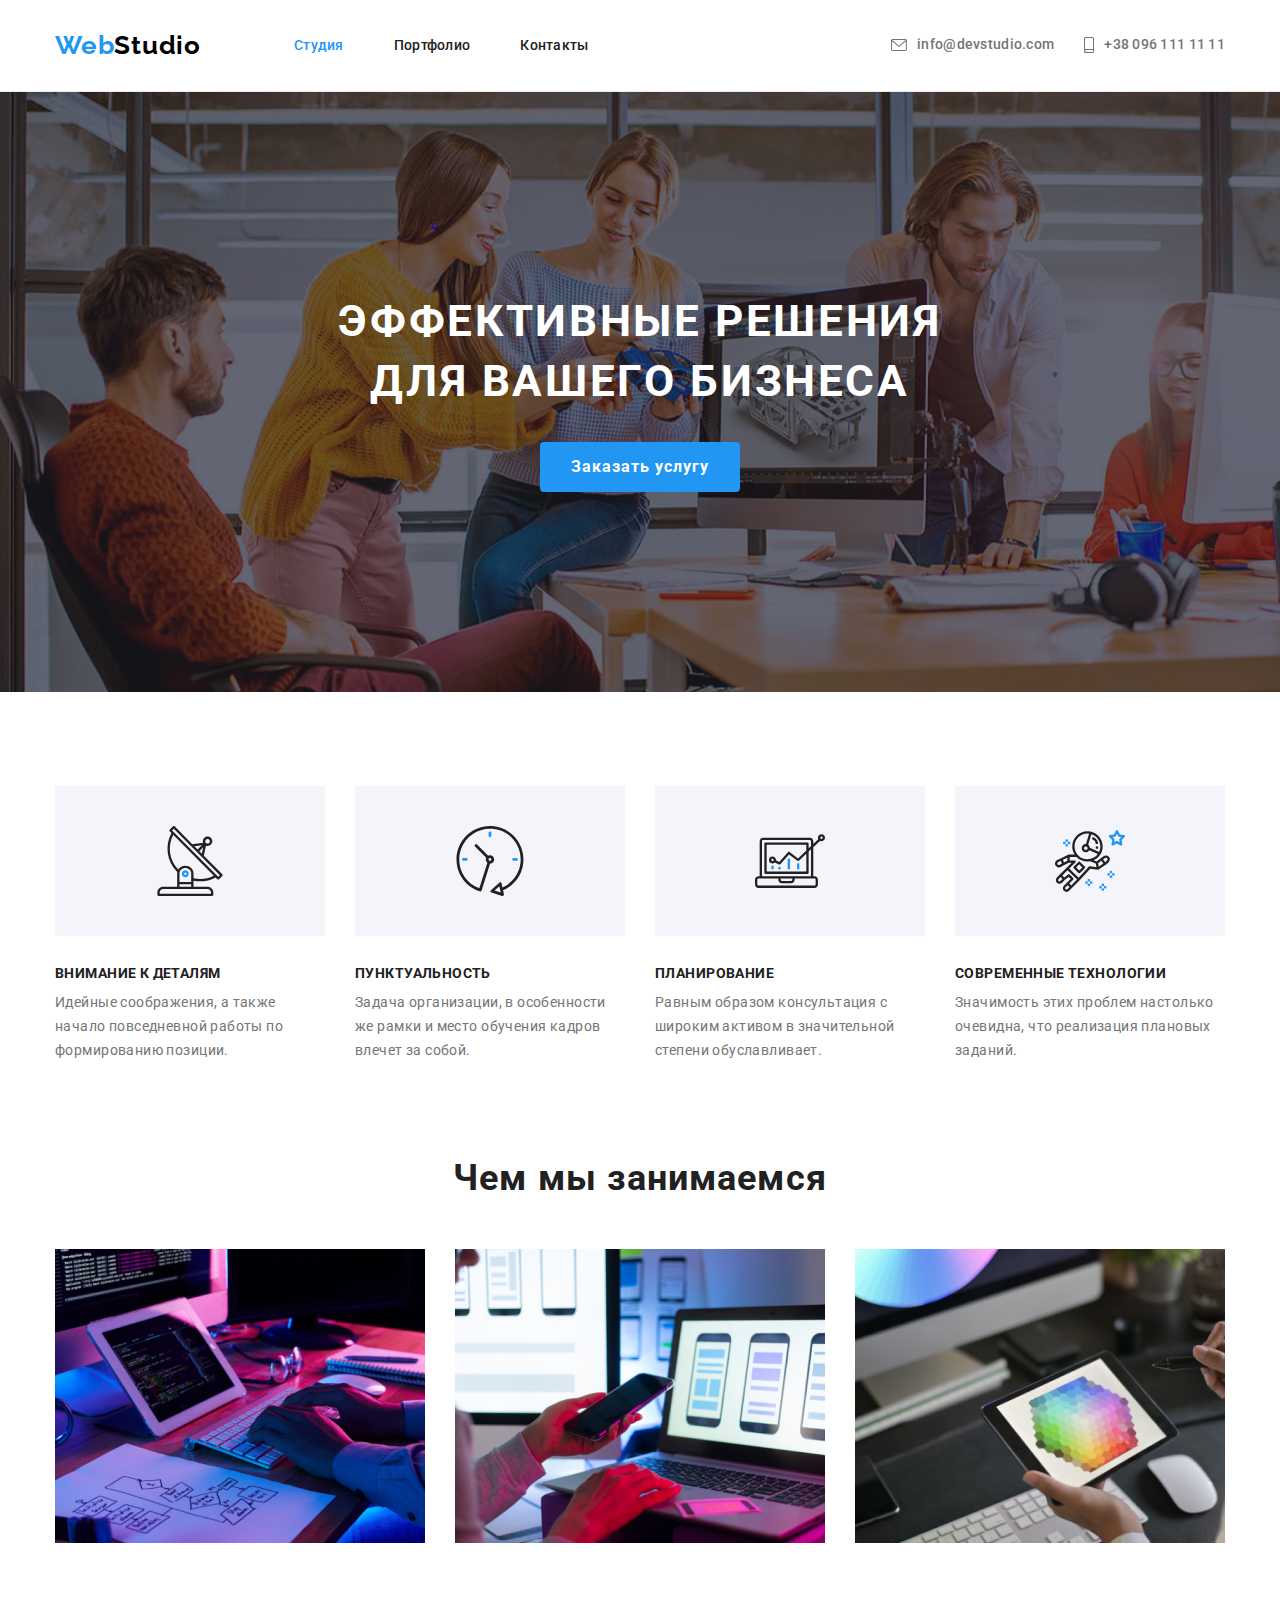
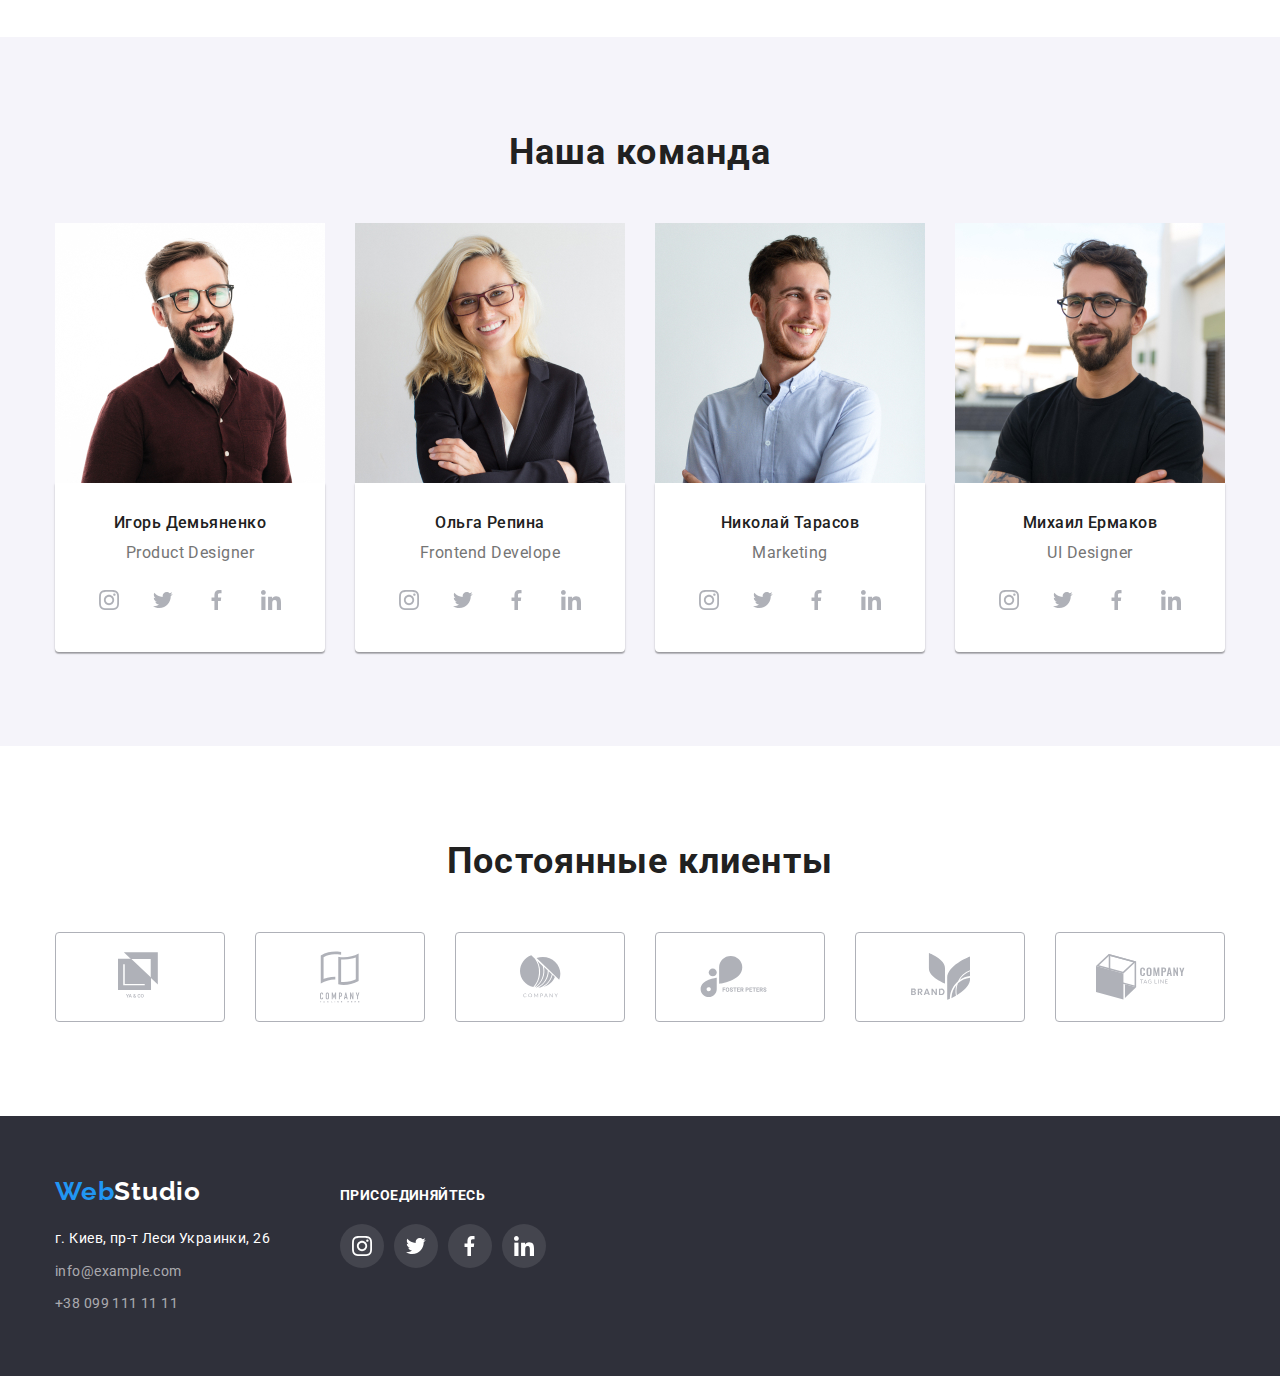
==== index.html @ c45acf27 "1" ====
<!DOCTYPE html>
<html lang="ru">
<head>
    <meta charset="UTF-8">
    <meta name="viewport" content="width=device-width, initial-scale=1.0">
    <title>Webstudio</title>
    <link rel="preconnect" href="https://fonts.gstatic.com">
    <link href="https://fonts.googleapis.com/css2?family=Oleo+Script&family=Raleway:wght@700&family=Roboto:wght@400;500;700;900&display=swap" 
    rel="stylesheet">
    <link rel="stylesheet" href="https://cdnjs.cloudflare.com/ajax/libs/modern-normalize/1.0.0/modern-normalize.min.css">
    <link rel="stylesheet" href="./css/style.css" />
</head>
<body>
    <!--header-->
    <header class="header">
        <div class="container">
        <!--Навигация-->
        <nav class="navigation">
        <a class="logo" href="#"><span class="logo-accent">Web</span>Studio</a>
        <ul class="navigation-menu">
            <li class="navigation-menu-item">
                <a class="navigation-menu-link is-current" href="#">Студия</a>
            </li>
            <li class="navigation-menu-item">
                <a class="navigation-menu-link" href="./portfolio.html">Портфолио</a>
            </li>
            <li class="navigation-menu-item">
                <a class="navigation-menu-link" href="#">Контакты</a>
            </li>
        </ul>
        </nav>
        <!--Адресс-->
        <address class="contact">
            <a  class="contact-email" href="mailto:info@devstudio.com">
                <svg class="contact-icon" width="16px" height="12px">
                    <use href="imagens/sprite.svg#icon-envelope"></use>
                </svg>
                info@devstudio.com 
            </a>
            <a class="contact-phone" href="tell:+380961111111">
                <svg class="contact-icon" width="10px" height="16px">
                    <use href="imagens/sprite.svg#icon-smartphone"></use>
                </svg>
                +38 096 111 11 11
            </a>
        </address>
        </div>
     </header>


    <main>
        <!--Герой-->
        <section class="hero">
            <div class="container">
                <h1 class="title">Эффективные решения для вашего бизнеса</h1>
                <button class="button" type="button">Заказать услугу </button>
            </div>
        </section>
        <!--Секция 2 Преимущества-->
        <section class="section-advantages">
            <div class="container">
                <h2 class="visually-hidden">Преимущества</h2>
                <ul class="section-advantages-list">
                    <li class="section-advantages-item">
                        <div class="advantages-container">
                            <svg width="70px" heigth="70px">
                                <use href="imagens/sprite.svg#icon-antenna"></use>
                            </svg>
                        </div>
                        <h3 class="section-advantages-title">Внимание к деталям</h3>
                        <p class="section-advantages-text">Идейные соображения, а также начало повседневной работы по формированию позиции.</p>
                    </li>
                    <li class="section-advantages-item">
                        <div class="advantages-container">
                            <svg width="70px" heigth="70px">
                                <use href="imagens/sprite.svg#icon-clock"></use>
                            </svg>
                        </div>
                        <h3 class="section-advantages-title">Пунктуальность</h3>
                        <p class="section-advantages-text">Задача организации, в особенности же рамки и место обучения кадров влечет за собой.</p>
                    </li>
                    <li class="section-advantages-item">
                        <div class="advantages-container">
                            <svg width="70px" heigth="70px">
                                <use href="imagens/sprite.svg#icon-diagram"></use>
                            </svg>
                        </div>
                        <h3 class="section-advantages-title">Планирование</h3>
                        <p class="section-advantages-text">Равным образом консультация с широким активом в значительной степени обуславливает.</p>
                    </li>
                    <li class="section-advantages-item">
                        <div class="advantages-container">
                            <svg width="70px" heigth="70px">
                                <use href="imagens/sprite.svg#icon-astronaut"></use>
                            </svg>
                        </div>
                        <h3 class="section-advantages-title">Современные технологии</h3>
                        <p class="section-advantages-text">Значимость этих проблем настолько очевидна, что реализация плановых заданий.</p>
                    </li>
                </ul>
            </div>
        </section>

        <!--секция Чем мы занимаемся-->
        <section class="section-adout">
            <div class="container">
            <h2 class="subtitle">Чем мы занимаемся</h2>
            <ul class="section-adout-list">
                <li>
                    <img class="section-adout-img" src="./imagens/main/img.jpg" alt="печатает на клавиатуре" width="370" height="294">
                </li>
                <li>
                    <img class="section-adout-img" src="./imagens/main/img2.jpg" alt="смартфон в руке" width="370" height="294" >
                </li>
                <li>
                    <img class="section-adout-img"  src="./imagens/main/img3.jpg" alt="работает на планшете" width="370" height="294">
                </li>
            </ul>
            </div>
        </section>
        <!--Сотрудники-->
        <section class="section-workers">
            <div class="container">
                <h2 class="subtitle">Наша команда</h2>
           <ul class="section-workers-list">
               <li class="section-workers-item">
                   <img class="section-workers-img" src="./imagens/workers/ihor.jpg" alt="Игорь Демьяненко" width="270" height="260">
                   <div class="worker-card">
                   <h3 class="section-workers-title">Игорь Демьяненко</h3>
                   <p class="section-workers-text" lang="en">Product Designer</p>
                   <ul class="social-list-links">
                       <li class="social-item">
                           <a class="social-link" href="">
                            <svg class="social-icon" width="20px" height="20px">
                                <use href="imagens/sprite.svg#icon-instagram"></use>
                             </svg>
                           </a>
                        </li>
                       <li class="social-item">
                           <a class="social-link" href="">
                           <svg class="social-icon" width="20px" height="20px">
                             <use href="imagens/sprite.svg#icon-twitter"></use>
                           </svg>
                          </a>
                        </li>
                       <li class="social-item">
                           <a class="social-link" href="">
                           <svg class="social-icon" width="20px" height="20px">
                             <use href="imagens/sprite.svg#icon-facebook"></use>
                           </svg>
                          </a>
                        </li>
                       <li class="social-item">
                           <a class="social-link" href="">
                           <svg class="social-icon" width="20px" height="20px">
                             <use href="imagens/sprite.svg#icon-linkedin"></use>
                            </svg>
                           </a>
                        </li>
                   </ul>
                  </div>
               </li>
               <li class="section-workers-item">
                   <img class="section-workers-img" src="./imagens/workers/olha.jpg" alt="Ольга Репина" width="270" height="260">
                   <div class="worker-card">
                   <h3 class="section-workers-title">Ольга Репина</h3>
                   <p class="section-workers-text" lang="en">Frontend Develope</p>
                   <ul class="social-list-links">
                    <li class="social-item">
                        <a class="social-link" href="">
                         <svg class="social-icon" width="20px" height="20px">
                             <use href="imagens/sprite.svg#icon-instagram"></use>
                          </svg>
                        </a>
                     </li>
                    <li class="social-item">
                        <a class="social-link" href="">
                        <svg class="social-icon" width="20px" height="20px">
                          <use href="imagens/sprite.svg#icon-twitter"></use>
                        </svg>
                       </a>
                     </li>
                    <li class="social-item">
                        <a class="social-link" href="">
                        <svg class="social-icon" width="20px" height="20px">
                          <use href="imagens/sprite.svg#icon-facebook"></use>
                        </svg>
                       </a>
                     </li>
                    <li class="social-item">
                        <a class="social-link" href="">
                        <svg class="social-icon" width="20px" height="20px">
                          <use href="imagens/sprite.svg#icon-linkedin"></use>
                         </svg>
                        </a>
                     </li>
                </ul>
                   </div>
               </li>
               <li class="section-workers-item">
                   <img class="section-workers-img" src="./imagens/workers/kolya.jpg" alt="Николай Тарасов" width="270" height="260">
                   <div class="worker-card">
                   <h3 class="section-workers-title">Николай Тарасов</h3>
                   <p class="section-workers-text" lang="en">Marketing</p>
                   <ul class="social-list-links">
                    <li class="social-item">
                        <a class="social-link" href="">
                         <svg class="social-icon" width="20px" height="20px">
                             <use href="imagens/sprite.svg#icon-instagram"></use>
                          </svg>
                        </a>
                     </li>
                    <li class="social-item">
                        <a class="social-link" href="">
                        <svg class="social-icon" width="20px" height="20px">
                          <use href="imagens/sprite.svg#icon-twitter"></use>
                        </svg>
                       </a>
                     </li>
                    <li class="social-item">
                        <a class="social-link" href="">
                        <svg class="social-icon" width="20px" height="20px">
                          <use href="imagens/sprite.svg#icon-facebook"></use>
                        </svg>
                       </a>
                     </li>
                    <li class="social-item">
                        <a class="social-link" href="">
                        <svg class="social-icon" width="20px" height="20px">
                          <use href="imagens/sprite.svg#icon-linkedin"></use>
                         </svg>
                        </a>
                     </li>
                </ul>
                   </div>
               </li>
               <li class="section-workers-item">
                   <img class="section-workers-img" src="./imagens/workers/misha.jpg" alt="Михаил Ермаков" width="270" height="260">
                   <div class="worker-card">
                   <h3 class="section-workers-title">Михаил Ермаков</h3>
                   <p class="section-workers-text" lang="en">UI Designer</p>
                   <ul class="social-list-links">
                    <li class="social-item">
                        <a class="social-link" href="">
                         <svg class="social-icon" width="20px" height="20px">
                             <use href="imagens/sprite.svg#icon-instagram"></use>
                          </svg>
                        </a>
                     </li>
                    <li class="social-item">
                        <a class="social-link" href="">
                        <svg class="social-icon" width="20px" height="20px">
                          <use href="imagens/sprite.svg#icon-twitter"></use>
                        </svg>
                       </a>
                     </li>
                    <li class="social-item">
                        <a class="social-link" href="">
                        <svg class="social-icon" width="20px" height="20px">
                          <use href="imagens/sprite.svg#icon-facebook"></use>
                        </svg>
                       </a>
                     </li>
                    <li class="social-item">
                        <a class="social-link" href="">
                        <svg class="social-icon" width="20px" height="20px">
                          <use href="imagens/sprite.svg#icon-linkedin"></use>
                         </svg>
                        </a>
                     </li>
                </ul>
                   </div>
               </li>
           </ul>
            </div>
           
        </section>

<!-- Постоянные клиенты -->
        <section class="clients">
            <div class="container">
              <h2 class="subtitle">Постоянные клиенты</h2>
               <ul class="clients-list">
                   <li class="clients-item">
                       <a class="clients-link" href="">
                           <svg class="clients-icon" width="44px" height="49px"> 
                           <use href="imagens/sprite.svg#icon-logo-yaco"></use>
                           </svg>
                       </a>
                   </li>
                   <li class="clients-item">
                       <a class="clients-link" href="">
                           <svg class="clients-icon" width="40px" height="52px"> 
                           <use href="imagens/sprite.svg#icon-logo-companyhere"></use>
                           </svg>
                       </a>
                   </li>
                   <li class="clients-item">
                       <a class="clients-link" href="">
                           <svg class="clients-icon" width="41px" height="43px"> 
                           <use href="imagens/sprite.svg#icon-logo-company"></use>
                           </svg>
                       </a>
                   </li>
                   <li class="clients-item">
                       <a class="clients-link" href="">
                           <svg class="clients-icon" width="80px" height="42px"> 
                           <use href="imagens/sprite.svg#icon-logo-foster"></use>
                           </svg>
                       </a>
                   </li>
                   <li class="clients-item">
                       <a class="clients-link" href="">
                           <svg class="clients-icon" width="59px" height="47px"> 
                           <use href="imagens/sprite.svg#icon-logo-brand"></use>
                           </svg>
                       </a>
                   </li>
                   <li class="clients-item">
                       <a class="clients-link" href="">
                           <svg class="clients-icon" width="89px" height="46px"> 
                               <use href="imagens/sprite.svg#icon-logo-companytagline"></use>
                           </svg>
                       </a>
                   </li>
               </ul>
            </div>
        </section>

    </main>

    <!--Подвал-->
    <footer class="footer">
      <div class="container">
        <div class="footer-adress-container">
            <a class="logo-footer" href="#"><span class="logo-accent">Web</span>Studio</a>
        <address class="footer-contact">
                <p class="address">г. Киев, пр-т Леси Украинки, 26</p>
            <ul>
                <li class="footer-contact-item"><a class="footer-contact-email" href="mailto:info@example.com">info@example.com</a></li>
                <li class="footer-contact-item"><a class="footer-contact-phone" href="tell:+380991111111">+38 099 111 11 11</a></li>
            </ul>
        </address>
        </div>
        
      
   <div class="footer-social-links">
    <p class="slogan">присоединяйтесь</p>
    <ul class="social-list-links">
        <li class="social-item">
            <a class="social-link" href="">
             <svg class="social-icon" width="20px" height="20px">
                 <use href="imagens/sprite.svg#icon-instagram"></use>
              </svg>
            </a>
         </li>
        <li class="social-item">
            <a class="social-link" href="">
            <svg class="social-icon" width="20px" height="20px">
              <use href="imagens/sprite.svg#icon-twitter"></use>
            </svg>
           </a>
         </li>
        <li class="social-item">
            <a class="social-link" href="">
            <svg class="social-icon" width="20px" height="20px">
              <use href="imagens/sprite.svg#icon-facebook"></use>
            </svg>
           </a>
         </li>
        <li class="social-item">
            <a class="social-link" href="">
            <svg class="social-icon" width="20px" height="20px">
              <use href="imagens/sprite.svg#icon-linkedin"></use>
             </svg>
            </a>
         </li>
    </ul>
   </div>

      </div>
            
        

    </footer>
</body>
</html>
---- css/style.css ----
:root{
  --main-font: "Roboto" , sans-serif;
  --secondary-font: "Raleway", sans-serif ;
  --accent-color: #212121;
  --secondary-color:#757575;
}


body{
  font-family: var(--main-font);
  color: var(--accent-color);
}

h1,
h2,
h3,
h4,
h5,
h6,
p{
  margin: 0;
}

ul{
  list-style: none;
  margin: 0;
  padding: 0;
}

img{
  display: block;
}

a{
  text-decoration: none;
}

.container{
  width: 1200px;
  margin-left: auto;
  margin-right: auto;
  padding-left: 15px;
  padding-right: 15px;
}

 /* =======================COMPONENTS=========================*/
  .visually-hidden {
    position: absolute;
    width: 1px;
    height: 1px;
    margin: -1px;
    border: 0;
    padding: 0;
    
    white-space: nowrap;
    clip-path: inset(100%);
    clip: rect(0 0 0 0);
    overflow: hidden;
  }
  
.logo-accent{
    color: #2196F3;
  }

  .navigation-menu-link.is-current{
    color: #2196F3;
  }
  /* =====================END COMPONENTS======================*/

   /* =======================HEADER=========================*/

    .header{
      padding-top: 30px;
      padding-bottom: 30px;
      border-bottom-width: 1px;
      border-bottom-style: solid;
      border-bottom-color:  #ececec;;
    }

    .header>.container{
      display: flex;
      align-items: center;
    }

    .navigation{
      display: flex;
      align-items: center;
    }

    .navigation-menu{
      display: flex;
      align-items: center; 
    }

    .header .logo{
      margin-right: 93px;
    }

    .header .contact{
      margin-left: auto;
      display: flex;
      align-items: center;
      
    }
    .header .contact-email{
      margin-right: 30px;
    }

   .logo{   
    font-family: var(--secondary-font);
    font-weight: bold;
    font-size: 26px;
    line-height: 1.19;
    letter-spacing: 0.03em;
    color:#000000;
    text-decoration: none;
  }

  .navigation-menu-item:not(:last-child){
    margin-right: 50px;
  }

.navigation-menu-link{
   font-size: 14px;
   font-weight: 500;
   line-height: 1.14;
   letter-spacing: 0.02em;
   text-align: left;
   color: var(--accent-color);
   text-decoration: none;
}

.navigation-menu-link:hover,
.navigation-menu-link:focus,
.contact-email:hover,
.contact-email:focus,
.contact-phone:hover,
.contact-phone:focus{
  color:  #2196F3;
}

.contact-phone,
.contact-email{
   font-style: normal;
   font-family: var(--main-font);
   font-size: 14px;
   font-weight: 500;
   line-height: 1.14;
   letter-spacing: 0.02em;
   text-align: left;
   color: var(--secondary-color);
   text-decoration: none;

   display: flex;
   align-items: center;

  }

  .contact-icon{
    margin-right: 10px;
    fill: currentColor;
    
  }

   /* =====================END HEADER======================*/

   /* ========================HERO==========================*/
.hero{
    padding-top: 200px;
    padding-bottom: 200px;
    background-color: #2F303A;
    background-image: linear-gradient(
      rgba(47, 48, 58, 0.4),
      rgba(47, 48, 58, 0.4)
      ), 
    url(../imagens/hero/hero.jpg);
    background-repeat: no-repeat;
    background-size: cover;
  }

.title{
   font-family:var(--main-font);
   font-weight: 900px;
   font-size: 44px;
   line-height: 1.36;
   text-align: center;
   letter-spacing: 0.06em;
   text-transform: uppercase;
   color: #FFFFFF;

   margin-right: auto;
   margin-left: auto;
   width: 696px;
   margin-bottom: 30px;
  } 

.button{
  font-family: var(--main-font);
   font-weight: bold;
   font-size: 16px;
   line-height: 1.87;
   text-align: center;
   letter-spacing: 0.06em;
   color: #FFFFFF;
   background-color:#2196F3 ;

   min-width: 200px;
   padding-top: 10px;
   padding-bottom: 10px;
   display:block;
   margin: 0 auto;
   border: none;
   outline: none;
   cursor: pointer;
   border-radius: 4px;
  }
/* =======================END HERO======================*/

 /* ========================MAIN=======================*/
/*=== ПРЕИМУЩЕСТВА ===*/
 .section-advantages{
  padding-top: 94px;
  padding-bottom: 94px;
}
.section-advantages-list{
  display: flex;
  align-items: center;
  justify-content: space-between;
}

.section-advantages-item{
  width: 270px;
}


.subtitle{
  font-weight: bold;
  font-size: 36px;
  line-height: 1.17;
  text-align: center;
  letter-spacing: 0.03em;

  margin-bottom: 50px;
}

.section-advantages-title{
  font-weight: bold;
  font-size: 14px;
  line-height: 1.14;
  letter-spacing: 0.03em;
  text-transform: uppercase;

  margin-bottom: 10px;
}

.section-advantages-text{
  font-weight: normal;
  font-size: 14px;
  line-height: 1.71;
  letter-spacing: 0.03em;
  color: var(--secondary-color);  
}

.advantages-container{
  display: flex;
  justify-content: center;
  align-items: center;
  background-color: #F5F4FA;
  margin-bottom: 30px;
}
/*======= О НАС =======*/
.section-adout{
  padding-bottom: 94px;
}

.section-adout-list{
  display: flex;
  justify-content: space-between;
}
/* =====СОТРУДНИКИ===== */
.section-workers{
  background-color: #F5F4FA;
  padding-top: 94px;
  padding-bottom: 94px;
}

.section-workers-list{
  display: flex;
  justify-content: space-between;
}

.section-workers-title{
  font-weight: 500;
  font-size: 16px;
  line-height: 1.19;
  text-align: center;
  letter-spacing: 0.03em;

  margin-bottom: 10px;
}

.section-workers-text{
  font-weight: normal;
  font-size: 16px;
  line-height: 1.19;
  text-align: center;
  letter-spacing: 0.03em;
  color: var(--secondary-color);
  margin-bottom: 16px;
  
}

.social-list-links{
  display: flex;
  justify-content: center;
}

.social-item:not(:last-child){
  margin-right: 10px;
}

.social-link{
  display: flex;
  justify-content: center;
  align-items: center;
  width: 44px;
  height: 44px;
  color: #afb1b8;
  border-radius: 50%;
}

/* .social-link:hover .social-icon,
.social-link:focus .social-icon{
  fill:#FFFFFF;
} */

.social-link:hover,
.social-link:focus{
  color:#FFFFFF;
  background-color: #2196F3;
}

.social-icon{
  fill: currentColor;
}

.worker-card{
  border-radius: 0px 0px 4px 4px;
  box-shadow: 0px 1px 3px rgba(0, 0, 0, 0.12), 0px 1px 1px rgba(0, 0, 0, 0.14), 0px 2px 1px rgba(0, 0, 0, 0.2);
  padding-top: 30px;
  padding-bottom: 30px;
  background-color: #FFFFFF;

}

/*==== Постоянные клиенты=====  */
.clients{
  padding-top: 94px;
  padding-bottom: 94px;
}

.clients-list{
  display: flex;
}

.clients-link{
  justify-content: center;
  align-items: center;
  display: flex;
  width: 170px;
  height: 90px;
  border: 1px solid #AFB1B8;
  border-radius: 4px;
  color: #AFB1B8 ;
}

.clients-link:hover,
.clients-link:focus{
  border: 1px solid #2196F3;
  color:#2196F3
}  

.clients-icon{
  fill: currentColor;
}

.clients-item:not(:last-child){
  margin-right: 30px;
}

/* ========================END MAIN========================*/

/* ==========================FOOTER=======================*/
.footer{
  background-color: #2F303A;
  padding-top: 60px;
  padding-bottom: 60px;
}

.footer > .container{
  display: flex;
  align-items: baseline;
}

.footer-adress-container{
  margin-right: 70px;
}


.address{
  font-style: normal;
  font-weight: normal;
  font-size: 14px;
  line-height: 1.71;
  letter-spacing: 0.03em;
  color: #FFFFFF;

  display: block;
  margin-bottom: 9px;
}

.footer-contact-email{
  display: block;
  margin-bottom: 9px;
}

.footer-contact-phone,
.footer-contact-email{
  font-style: normal;
  font-weight: normal;
  font-size: 14px;
  line-height: 1.71;
  letter-spacing: 0.03em;
  color: rgba(255, 255, 255, 0.6);
  text-decoration: none;
}

.logo-footer{
  font-family: var(--secondary-font);
  font-weight: bold;
  font-size: 26px;
  line-height: 1.19;
  letter-spacing: 0.03em;
  color:#FFFFFF;
  text-decoration: none;

  display: block;
  margin-bottom: 20px;
}

.slogan{
  font-family: var(--main-font);
font-weight: bold;
font-size: 14px;
line-height: 1.14;
letter-spacing: 0.03em;
text-transform: uppercase;
color: #FFFFFF;
margin-bottom: 20px;
}

.footer .social-link{
  background-color: rgba(255, 255, 255, 0.1);
  color: #FFFFFF;
}

.footer .social-link:hover,
.footer .social-link:focus{
  background-color: #2196F3;
}
/* ========================END FOOTER======================*/
/* ======================PORTFOLIO MAIN====================*/
.main-footer{
  padding-top: 94px;
  padding-bottom: 94px;
}

.button-portfolio:hover,
.button-portfolio:focus{
  background-color: #2196F3;
  color: #FFFFFF;
}
 .buttons-list{
   display: flex;
   align-items: center;
   justify-content: space-between;
   width: 611px;
   margin-left: auto;
   margin-right: auto;
   margin-bottom: 50px;
 }

.button-portfolio{
  font-family: var(--main-font);
  font-weight: 500;
  font-size: 16px;
  line-height: 1.62;
  text-align: center;
  letter-spacing: 0.03em;
  text-decoration: none;

  display: block;
  padding-top: 6px;
  padding-bottom: 6px;
  padding-left: 22px;
  padding-right: 22px; 
  border: none;
  border-radius: 4px;
  overflow: hidden;
  cursor: pointer;
}

.work-examples-list{
  display: flex;
  flex-wrap: wrap;
  justify-content: space-between;
}



.work-examples-item:nth-child(-n+6){
  margin-bottom: 30px;
  width: 370px;
}


.card-content{
border: 1px solid #EEEEEE;
box-sizing: border-box;
width: 370px;
padding: 20px 24px;
}

.work-examples-title{
  font-weight: bold;
  font-size: 18px;
  line-height: 2;
  letter-spacing: 0.06em;
  margin-bottom: 4px;
  color: var(--accent-color);
}

.work-examples-text{
 font-weight: normal;
 font-size: 16px;
 line-height: 1.87;
 letter-spacing: 0.03em;
 color:var(--secondary-color);
}

.work-examples-link{
  display: block;
  border: 1px solid transparent;
}


.work-examples-link:hover,
.work-examples-link:focus{

  border: 1px solid #EEEEEE;
  box-shadow: 0px 1px 1px rgba(0, 0, 0, 0.12), 
              0px 4px 4px rgba(0, 0, 0, 0.06), 
               1px 4px 6px rgba(0, 0, 0, 0.16);
}

/* ========================END PORTFOLIO===================*/
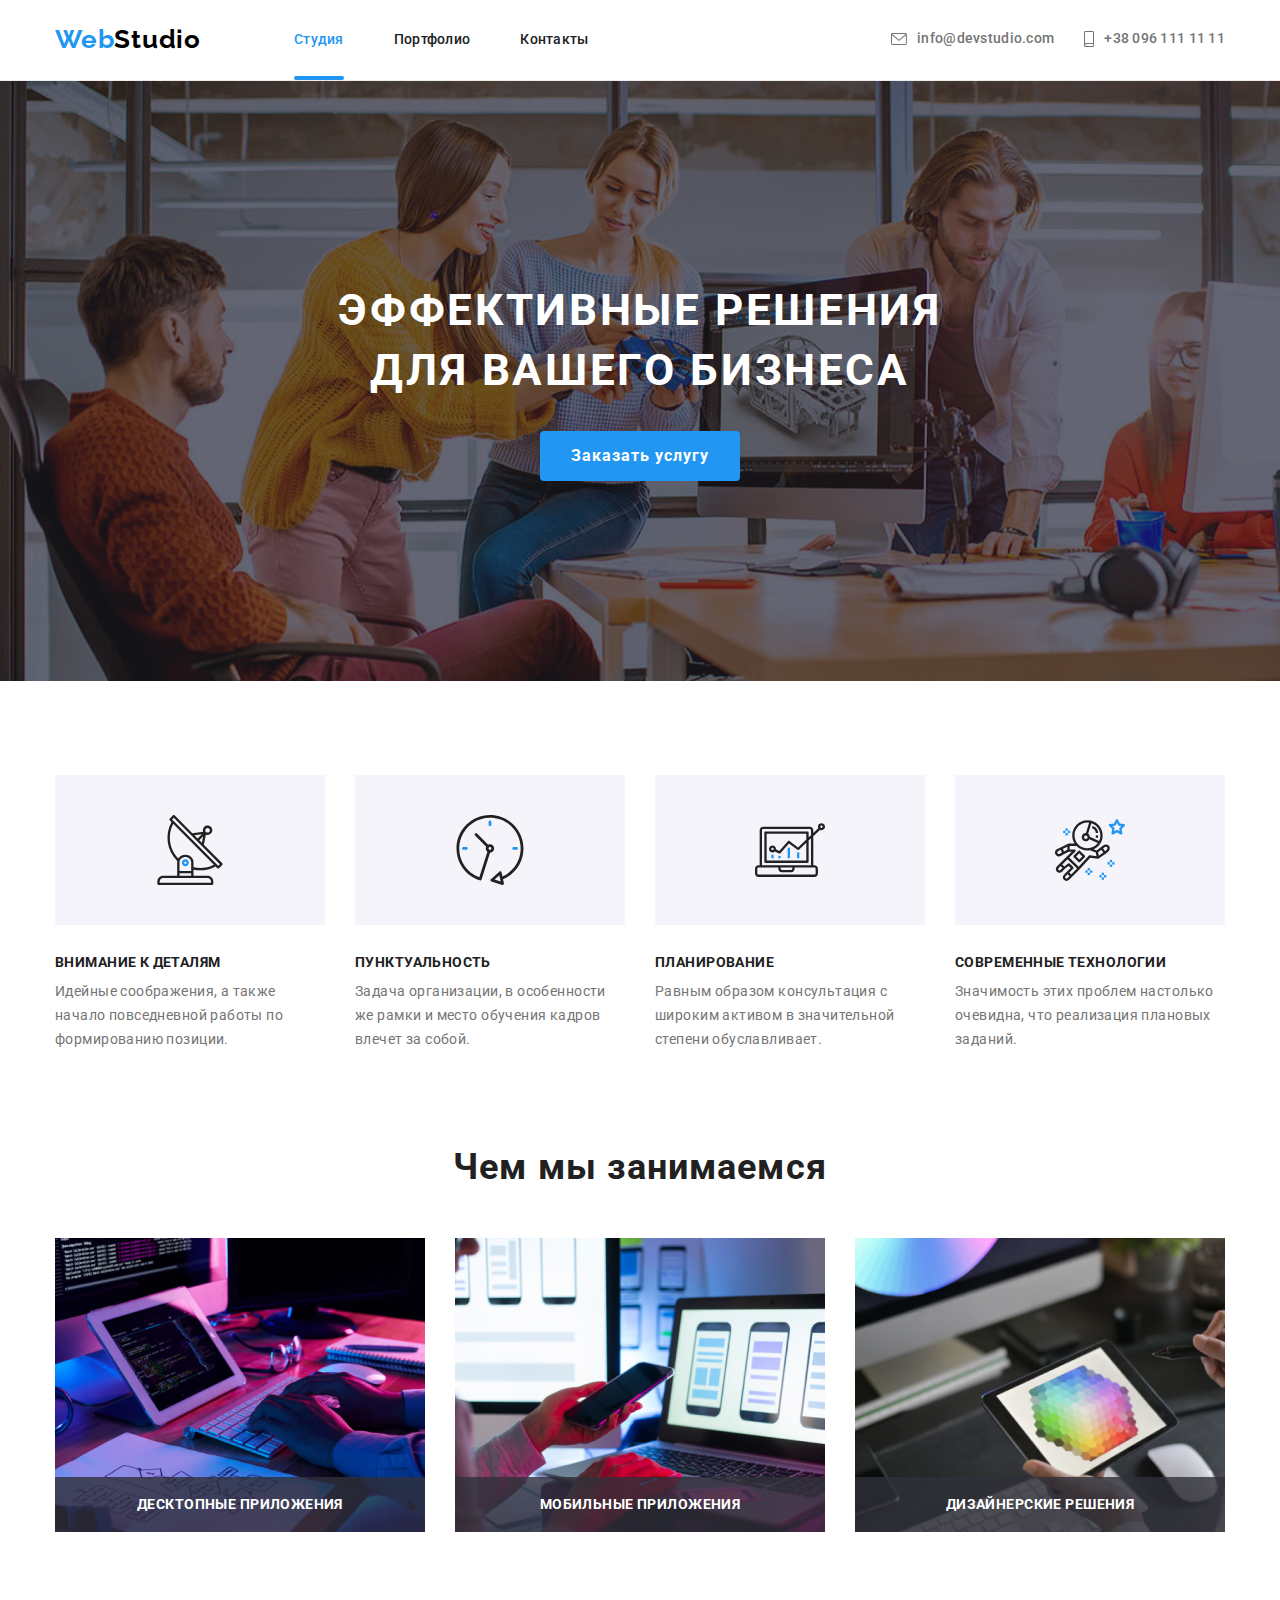
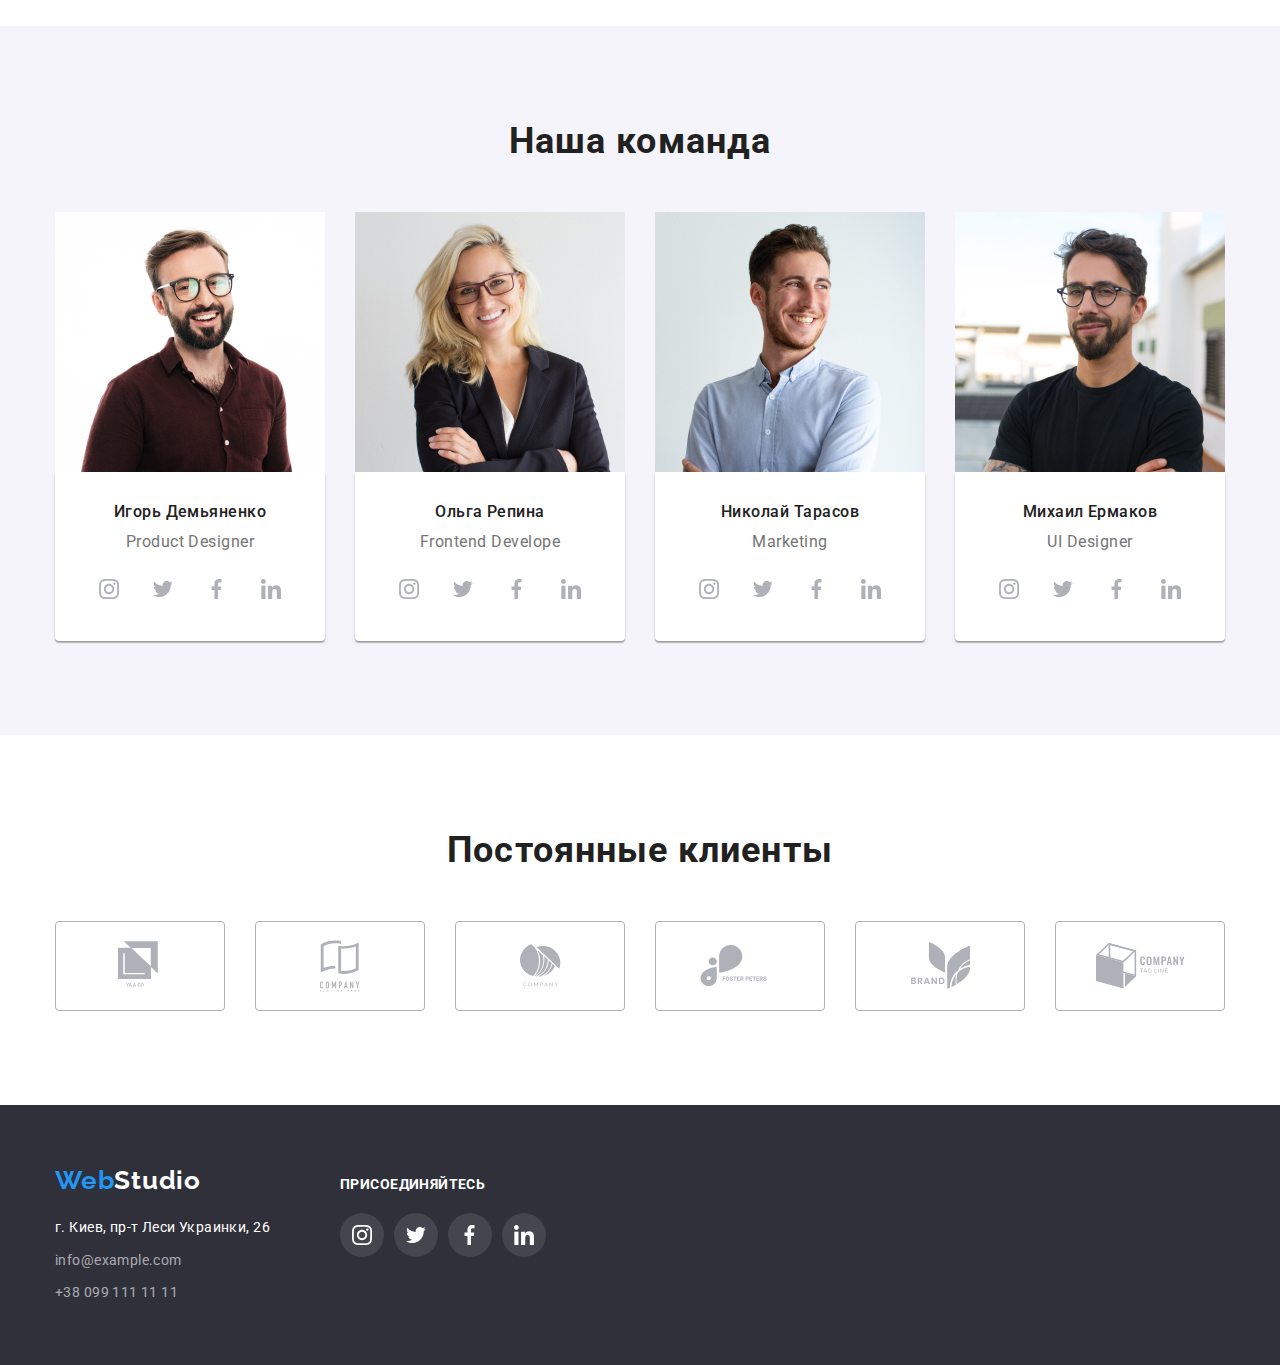
==== commit eea5c563: "2" ====
--- a/index.html
+++ b/index.html
@@ -106,14 +106,23 @@
             <div class="container">
             <h2 class="subtitle">Чем мы занимаемся</h2>
             <ul class="section-adout-list">
-                <li>
+                <li class="section-about-item">
                     <img class="section-adout-img" src="./imagens/main/img.jpg" alt="печатает на клавиатуре" width="370" height="294">
+                    <div class="section-about-container">
+                        <p class="section-adout-text">Десктопные приложения</p>
+                    </div>
                 </li>
-                <li>
+                <li class="section-about-item">
                     <img class="section-adout-img" src="./imagens/main/img2.jpg" alt="смартфон в руке" width="370" height="294" >
+                    <div class="section-about-container">
+                        <p class="section-adout-text">Мобильные приложения</p>
+                    </div>
                 </li>
-                <li>
+                <li class="section-about-item">
                     <img class="section-adout-img"  src="./imagens/main/img3.jpg" alt="работает на планшете" width="370" height="294">
+                    <div class="section-about-container">
+                        <p class="section-adout-text">Дизайнерские решения</p>
+                    </div>
                 </li>
             </ul>
             </div>
--- a/css/style.css
+++ b/css/style.css
@@ -70,8 +70,8 @@
    /* =======================HEADER=========================*/
 
     .header{
-      padding-top: 30px;
-      padding-bottom: 30px;
+      padding-top: 24px;
+      padding-bottom: 25px;
       border-bottom-width: 1px;
       border-bottom-style: solid;
       border-bottom-color:  #ececec;;
@@ -128,6 +128,11 @@
    text-align: left;
    color: var(--accent-color);
    text-decoration: none;
+
+   position: relative;
+   padding-bottom: 32px;
+   padding-top: 32px;
+   transition: color 250ms cubic-bezier(0.4, 0, 0.2, 1);
 }
 
 .navigation-menu-link:hover,
@@ -153,6 +158,7 @@
 
    display: flex;
    align-items: center;
+   transition: color 250ms cubic-bezier(0.4, 0, 0.2, 1);
 
   }
 
@@ -161,6 +167,22 @@
     fill: currentColor;
     
   }
+
+  .is-current::after{
+    display: inline-block;
+    content: "";
+    background: #2196F3;
+    border-radius: 2px;
+    height: 4px;
+    width: 100%;
+
+    position: absolute;
+    bottom: -1px;
+    left: 0;
+  }
+  
+
+
 
    /* =====================END HEADER======================*/
 
@@ -268,7 +290,7 @@
   background-color: #F5F4FA;
   margin-bottom: 30px;
 }
-/*======= О НАС =======*/
+/*======= Чем мы занимаемся =======*/
 .section-adout{
   padding-bottom: 94px;
 }
@@ -277,6 +299,34 @@
   display: flex;
   justify-content: space-between;
 }
+
+/* Текст на картинке */
+.section-adout-text{
+  font-family:var(--main-font);
+  font-weight: bold;
+  font-size: 14px;
+  line-height: 1.14px;
+  text-align: center;
+  letter-spacing: 0.03em;
+  text-transform: uppercase;
+  color: #FFFFFF;
+  padding-top: 27px;
+  padding-bottom: 27px;
+}
+
+.section-about-container{
+  background: rgba(47, 48, 58, 0.8);
+  width: 100%;
+  bottom: 0;
+  left: 0;
+
+  position: absolute;
+}
+
+.section-about-item{
+  position: relative;
+}
+
 /* =====СОТРУДНИКИ===== */
 .section-workers{
   background-color: #F5F4FA;
@@ -327,12 +377,11 @@
   height: 44px;
   color: #afb1b8;
   border-radius: 50%;
-}
-
-/* .social-link:hover .social-icon,
-.social-link:focus .social-icon{
-  fill:#FFFFFF;
-} */
+
+  transition: color 250ms cubic-bezier(0.4, 0, 0.2, 1);
+}
+
+
 
 .social-link:hover,
 .social-link:focus{
@@ -372,6 +421,8 @@
   border: 1px solid #AFB1B8;
   border-radius: 4px;
   color: #AFB1B8 ;
+
+  transition: color 250ms cubic-bezier(0.4, 0, 0.2, 1);
 }
 
 .clients-link:hover,
@@ -462,6 +513,8 @@
 .footer .social-link{
   background-color: rgba(255, 255, 255, 0.1);
   color: #FFFFFF;
+
+  transition: color 250ms cubic-bezier(0.4, 0, 0.2, 1);
 }
 
 .footer .social-link:hover,
@@ -508,6 +561,8 @@
   border-radius: 4px;
   overflow: hidden;
   cursor: pointer;
+
+  transition: color 250ms cubic-bezier(0.4, 0, 0.2, 1);
 }
 
 .work-examples-list{
@@ -556,11 +611,43 @@
 
 .work-examples-link:hover,
 .work-examples-link:focus{
-
+  
   border: 1px solid #EEEEEE;
   box-shadow: 0px 1px 1px rgba(0, 0, 0, 0.12), 
               0px 4px 4px rgba(0, 0, 0, 0.06), 
                1px 4px 6px rgba(0, 0, 0, 0.16);
-}
-
+
+  
+}
+/*== Overlay== */
+.overlay{
+  font-family: var(--main-font);
+  font-weight: normal;
+  font-size: 18px;
+  line-height: 1.56;
+  letter-spacing: 0.03em;
+
+  background-color: rgba(33, 150, 243, 0.9);
+  color: #FFFFFF;
+  padding:63px 24px ;
+  position: absolute;
+  top: 0;
+  left: 0;
+  width: 100%;
+  height: 100%;
+
+  transform: translateY(100%);
+  transition:  250ms cubic-bezier(0.4, 0, 0.2, 1);
+}
+
+
+.overlay-wrapper{
+  position: relative;
+  overflow: hidden;
+}
+
+.work-examples-item:hover .overlay{
+  transform: translateY(0%);
+}
+/*== END Overlay== */
 /* ========================END PORTFOLIO===================*/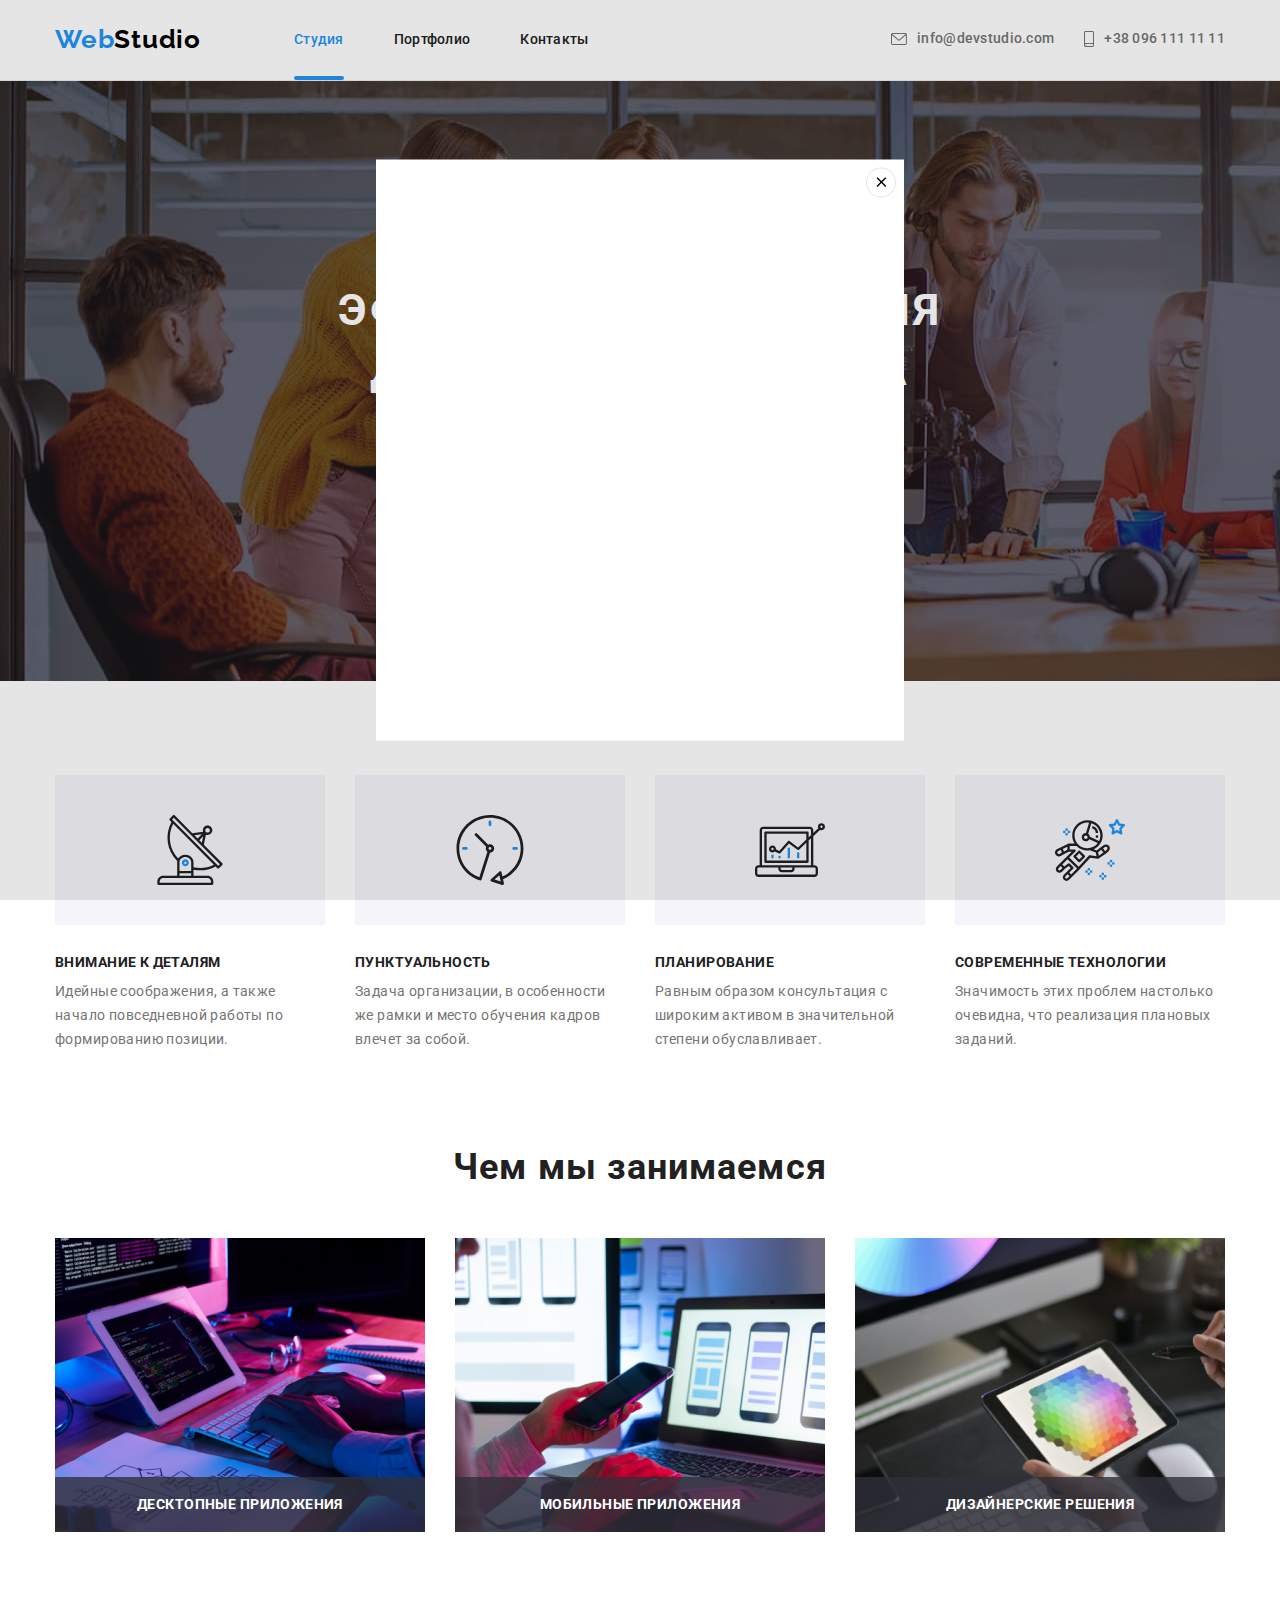
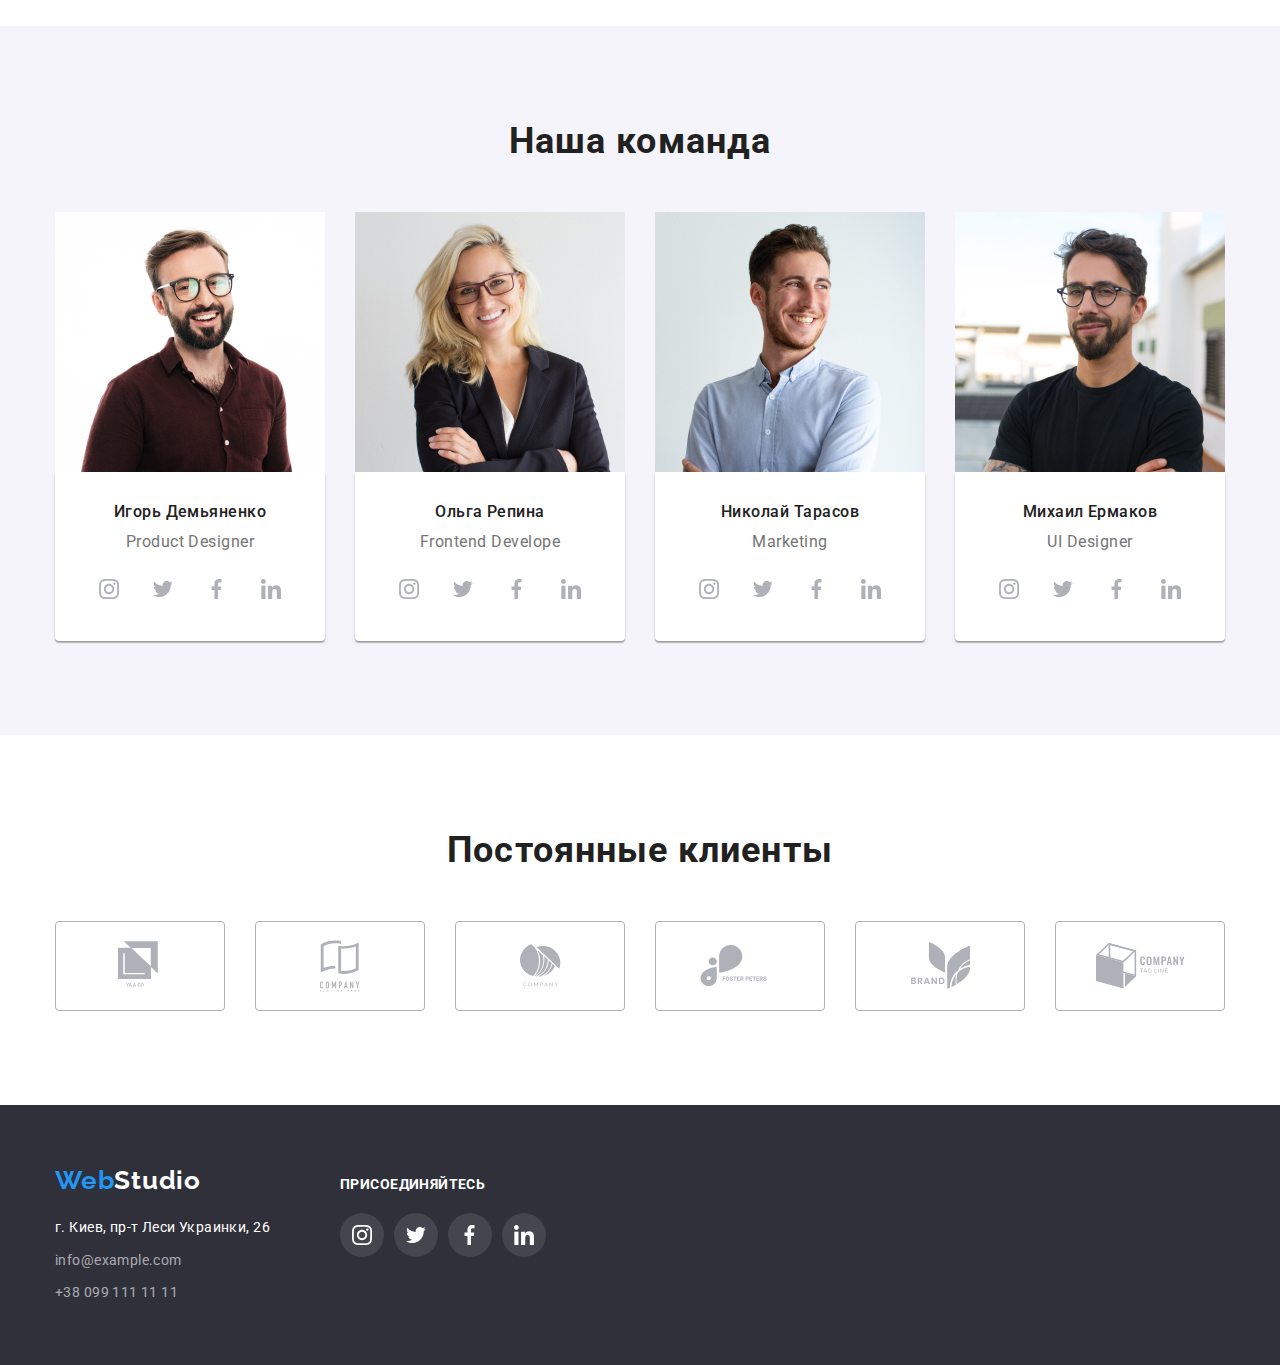
==== commit 65b49ef9: "the end" ====
--- a/index.html
+++ b/index.html
@@ -53,7 +53,7 @@
         <section class="hero">
             <div class="container">
                 <h1 class="title">Эффективные решения для вашего бизнеса</h1>
-                <button class="button" type="button">Заказать услугу </button>
+                <button class="button-hero" type="button" data-modal-open>Заказать услугу </button>
             </div>
         </section>
         <!--Секция 2 Преимущества-->
@@ -139,28 +139,28 @@
                    <p class="section-workers-text" lang="en">Product Designer</p>
                    <ul class="social-list-links">
                        <li class="social-item">
-                           <a class="social-link" href="">
+                           <a class="social-link" href="#">
                             <svg class="social-icon" width="20px" height="20px">
                                 <use href="imagens/sprite.svg#icon-instagram"></use>
                              </svg>
                            </a>
                         </li>
                        <li class="social-item">
-                           <a class="social-link" href="">
+                           <a class="social-link" href="#">
                            <svg class="social-icon" width="20px" height="20px">
                              <use href="imagens/sprite.svg#icon-twitter"></use>
                            </svg>
                           </a>
                         </li>
                        <li class="social-item">
-                           <a class="social-link" href="">
+                           <a class="social-link" href="#">
                            <svg class="social-icon" width="20px" height="20px">
                              <use href="imagens/sprite.svg#icon-facebook"></use>
                            </svg>
                           </a>
                         </li>
                        <li class="social-item">
-                           <a class="social-link" href="">
+                           <a class="social-link" href="#">
                            <svg class="social-icon" width="20px" height="20px">
                              <use href="imagens/sprite.svg#icon-linkedin"></use>
                             </svg>
@@ -176,28 +176,28 @@
                    <p class="section-workers-text" lang="en">Frontend Develope</p>
                    <ul class="social-list-links">
                     <li class="social-item">
-                        <a class="social-link" href="">
+                        <a class="social-link" href="#">
                          <svg class="social-icon" width="20px" height="20px">
                              <use href="imagens/sprite.svg#icon-instagram"></use>
                           </svg>
                         </a>
                      </li>
                     <li class="social-item">
-                        <a class="social-link" href="">
+                        <a class="social-link" href="#">
                         <svg class="social-icon" width="20px" height="20px">
                           <use href="imagens/sprite.svg#icon-twitter"></use>
                         </svg>
                        </a>
                      </li>
                     <li class="social-item">
-                        <a class="social-link" href="">
+                        <a class="social-link" href="#">
                         <svg class="social-icon" width="20px" height="20px">
                           <use href="imagens/sprite.svg#icon-facebook"></use>
                         </svg>
                        </a>
                      </li>
                     <li class="social-item">
-                        <a class="social-link" href="">
+                        <a class="social-link" href="#">
                         <svg class="social-icon" width="20px" height="20px">
                           <use href="imagens/sprite.svg#icon-linkedin"></use>
                          </svg>
@@ -213,14 +213,14 @@
                    <p class="section-workers-text" lang="en">Marketing</p>
                    <ul class="social-list-links">
                     <li class="social-item">
-                        <a class="social-link" href="">
+                        <a class="social-link" href="#">
                          <svg class="social-icon" width="20px" height="20px">
                              <use href="imagens/sprite.svg#icon-instagram"></use>
                           </svg>
                         </a>
                      </li>
                     <li class="social-item">
-                        <a class="social-link" href="">
+                        <a class="social-link" href="#">
                         <svg class="social-icon" width="20px" height="20px">
                           <use href="imagens/sprite.svg#icon-twitter"></use>
                         </svg>
@@ -250,28 +250,28 @@
                    <p class="section-workers-text" lang="en">UI Designer</p>
                    <ul class="social-list-links">
                     <li class="social-item">
-                        <a class="social-link" href="">
+                        <a class="social-link" href="#">
                          <svg class="social-icon" width="20px" height="20px">
                              <use href="imagens/sprite.svg#icon-instagram"></use>
                           </svg>
                         </a>
                      </li>
                     <li class="social-item">
-                        <a class="social-link" href="">
+                        <a class="social-link" href="#">
                         <svg class="social-icon" width="20px" height="20px">
                           <use href="imagens/sprite.svg#icon-twitter"></use>
                         </svg>
                        </a>
                      </li>
                     <li class="social-item">
-                        <a class="social-link" href="">
+                        <a class="social-link" href="#">
                         <svg class="social-icon" width="20px" height="20px">
                           <use href="imagens/sprite.svg#icon-facebook"></use>
                         </svg>
                        </a>
                      </li>
                     <li class="social-item">
-                        <a class="social-link" href="">
+                        <a class="social-link" href="#">
                         <svg class="social-icon" width="20px" height="20px">
                           <use href="imagens/sprite.svg#icon-linkedin"></use>
                          </svg>
@@ -291,42 +291,42 @@
               <h2 class="subtitle">Постоянные клиенты</h2>
                <ul class="clients-list">
                    <li class="clients-item">
-                       <a class="clients-link" href="">
+                       <a class="clients-link" href="#">
                            <svg class="clients-icon" width="44px" height="49px"> 
                            <use href="imagens/sprite.svg#icon-logo-yaco"></use>
                            </svg>
                        </a>
                    </li>
                    <li class="clients-item">
-                       <a class="clients-link" href="">
+                       <a class="clients-link" href="#">
                            <svg class="clients-icon" width="40px" height="52px"> 
                            <use href="imagens/sprite.svg#icon-logo-companyhere"></use>
                            </svg>
                        </a>
                    </li>
                    <li class="clients-item">
-                       <a class="clients-link" href="">
+                       <a class="clients-link" href="#">
                            <svg class="clients-icon" width="41px" height="43px"> 
                            <use href="imagens/sprite.svg#icon-logo-company"></use>
                            </svg>
                        </a>
                    </li>
                    <li class="clients-item">
-                       <a class="clients-link" href="">
+                       <a class="clients-link" href="#">
                            <svg class="clients-icon" width="80px" height="42px"> 
                            <use href="imagens/sprite.svg#icon-logo-foster"></use>
                            </svg>
                        </a>
                    </li>
                    <li class="clients-item">
-                       <a class="clients-link" href="">
+                       <a class="clients-link" href="#">
                            <svg class="clients-icon" width="59px" height="47px"> 
                            <use href="imagens/sprite.svg#icon-logo-brand"></use>
                            </svg>
                        </a>
                    </li>
                    <li class="clients-item">
-                       <a class="clients-link" href="">
+                       <a class="clients-link" href="#">
                            <svg class="clients-icon" width="89px" height="46px"> 
                                <use href="imagens/sprite.svg#icon-logo-companytagline"></use>
                            </svg>
@@ -357,28 +357,28 @@
     <p class="slogan">присоединяйтесь</p>
     <ul class="social-list-links">
         <li class="social-item">
-            <a class="social-link" href="">
+            <a class="social-link" href="#">
              <svg class="social-icon" width="20px" height="20px">
                  <use href="imagens/sprite.svg#icon-instagram"></use>
               </svg>
             </a>
          </li>
         <li class="social-item">
-            <a class="social-link" href="">
+            <a class="social-link" href="#">
             <svg class="social-icon" width="20px" height="20px">
               <use href="imagens/sprite.svg#icon-twitter"></use>
             </svg>
            </a>
          </li>
         <li class="social-item">
-            <a class="social-link" href="">
+            <a class="social-link" href="#">
             <svg class="social-icon" width="20px" height="20px">
               <use href="imagens/sprite.svg#icon-facebook"></use>
             </svg>
            </a>
          </li>
         <li class="social-item">
-            <a class="social-link" href="">
+            <a class="social-link" href="#">
             <svg class="social-icon" width="20px" height="20px">
               <use href="imagens/sprite.svg#icon-linkedin"></use>
              </svg>
@@ -389,8 +389,18 @@
 
       </div>
             
-        
-
     </footer>
+      <!-- Модальное окно -->
+    <div class="backdrop" data-modal>
+        <div class="modal">
+           <button class="close-btn" data-modal-close type="button">
+               <svg width="18px" height="18px">
+                   <use href="imagens/sprite.svg#icon-close"></use>
+               </svg>
+           </button>
+        </div>
+    </div>
+
+    <script src="./js/modal.js"></script>
 </body>
 </html>--- a/css/style.css
+++ b/css/style.css
@@ -216,7 +216,7 @@
    margin-bottom: 30px;
   } 
 
-.button{
+.button-hero{
   font-family: var(--main-font);
    font-weight: bold;
    font-size: 16px;
@@ -439,6 +439,8 @@
   margin-right: 30px;
 }
 
+
+
 /* ========================END MAIN========================*/
 
 /* ==========================FOOTER=======================*/
@@ -637,7 +639,7 @@
   height: 100%;
 
   transform: translateY(100%);
-  transition:  250ms cubic-bezier(0.4, 0, 0.2, 1);
+  transition: transform  250ms cubic-bezier(0.4, 0, 0.2, 1);
 }
 
 
@@ -650,4 +652,53 @@
   transform: translateY(0%);
 }
 /*== END Overlay== */
-/* ========================END PORTFOLIO===================*/+/* ========================END PORTFOLIO===================*/
+
+/* ================Модальное окно======================== */
+.backdrop{
+  background-color: rgb(0, 0, 0, 0.1);
+  position: fixed;
+  left: 0;
+  top: 0;
+  width: 100%;
+  height: 100%;
+
+  transition: opacity 250ms cubic-bezier(0.4, 0, 0.2, 1) ;
+}
+
+.modal{
+  width: 528px;
+  min-height:581px;
+  background-color: #fff;
+  position: absolute;
+  top:50%;
+  left: 50%;
+  transform:translate(-50%, -50%);
+
+  position: relative;
+}
+
+.close-btn{
+   width: 30px;
+  height: 30px;
+  border-radius: 50%;
+  background-color: #FFFFFF;
+  border: 1px solid rgba(0, 0, 0, 0.1); 
+  outline: none;
+
+  display: flex;
+  align-items: center;
+  justify-content: center;
+
+  position: absolute;
+  top: 8px;
+  right: 8px;
+}
+
+.is-hidden{
+  opacity: 0;
+  visibility: hidden;
+  pointer-events: none;
+}
+
+/* ================Конец Модальное окно======================== */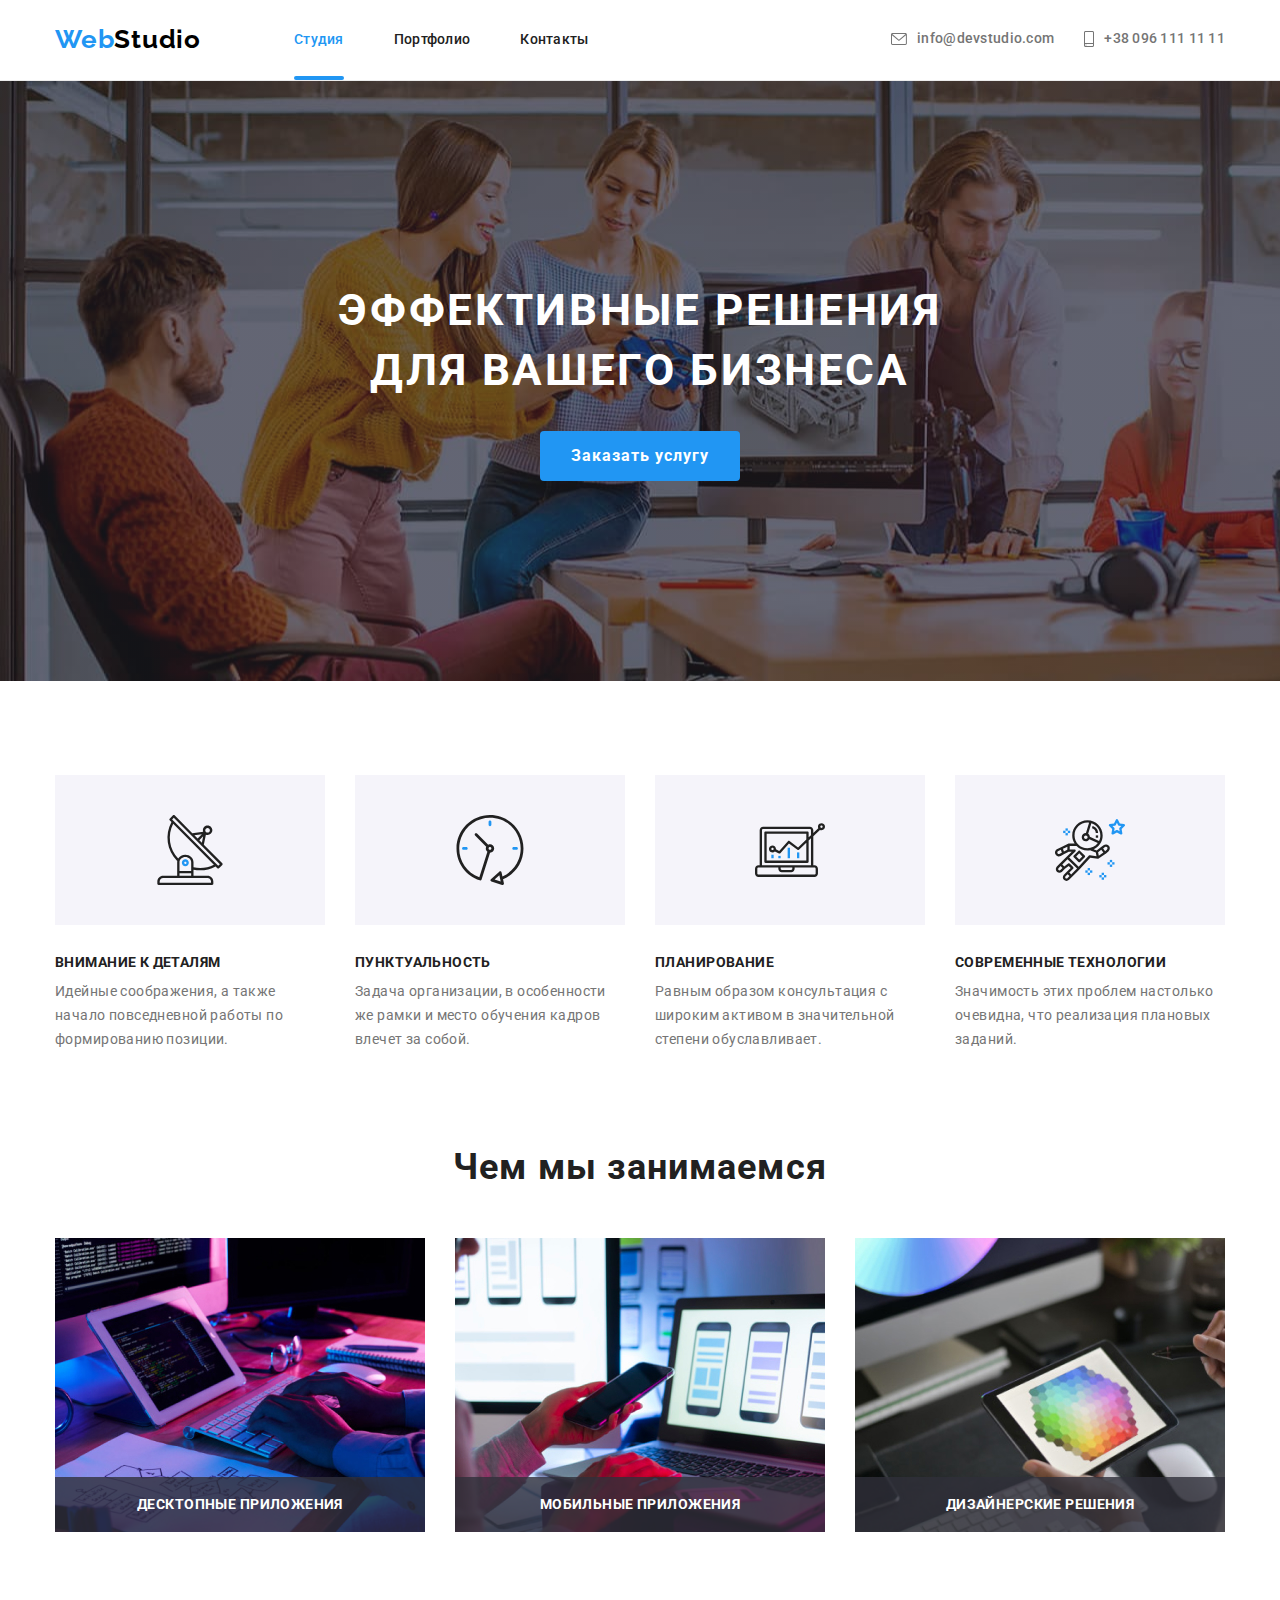
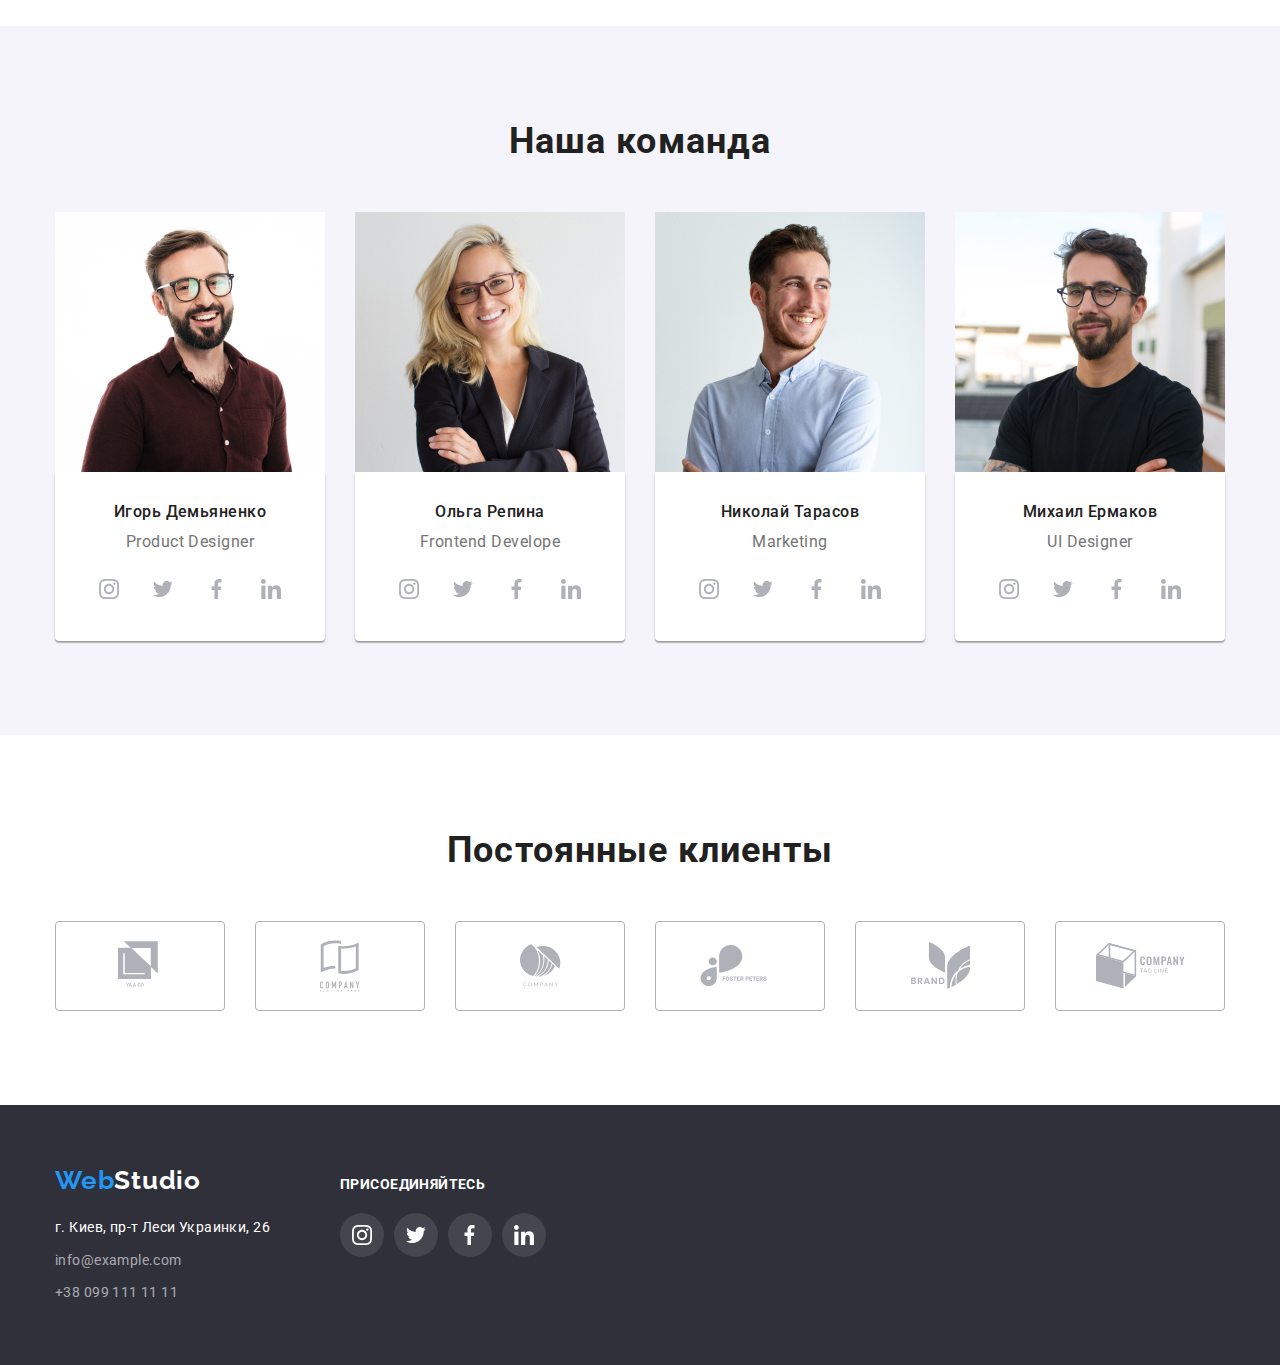
==== commit 3e6d3bfb: "the end" ====
--- a/index.html
+++ b/index.html
@@ -391,7 +391,7 @@
             
     </footer>
       <!-- Модальное окно -->
-    <div class="backdrop" data-modal>
+    <div class="backdrop is-hidden" data-modal>
         <div class="modal">
            <button class="close-btn" data-modal-close type="button">
                <svg width="18px" height="18px">
